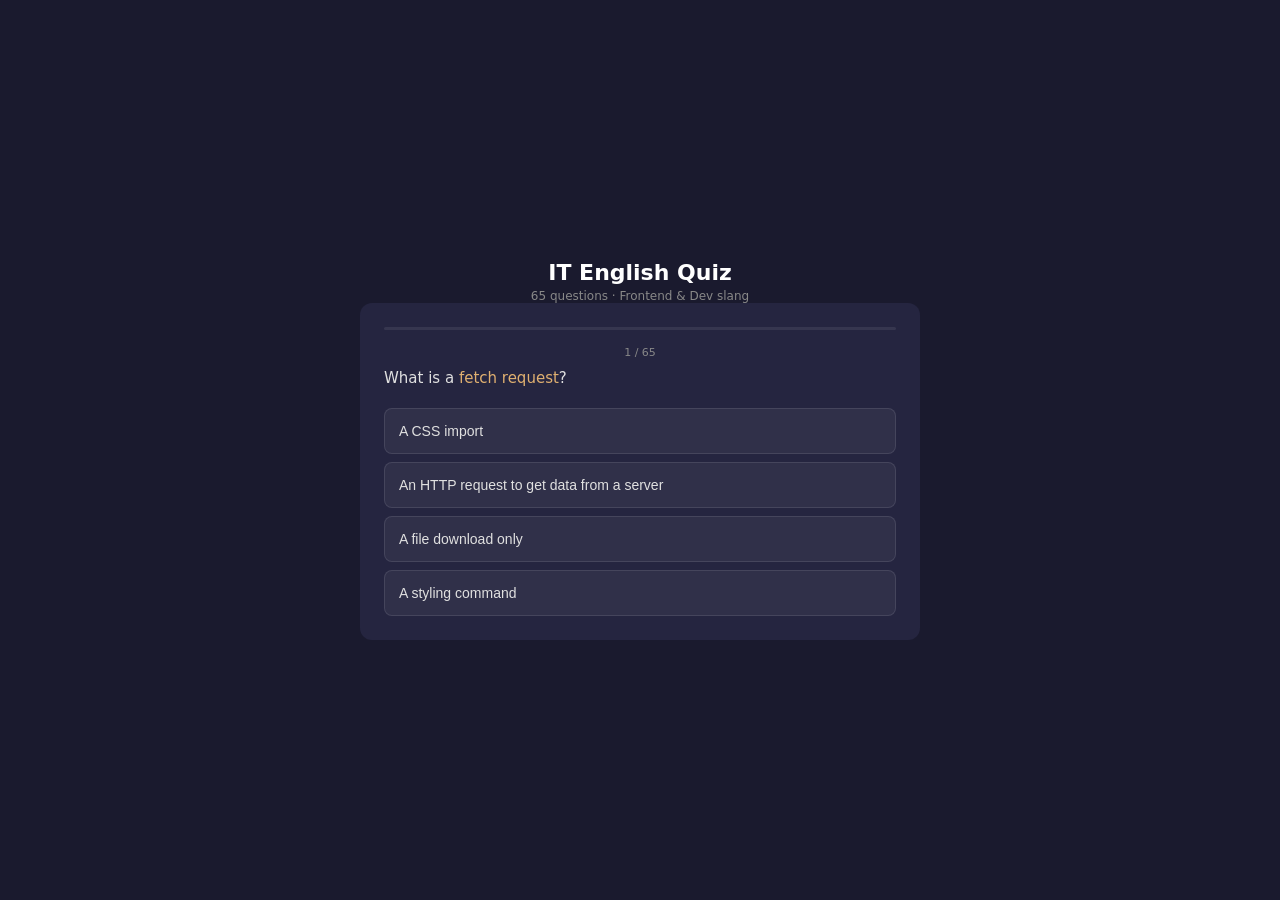
==== it-quiz.html @ 39df4f2b "sync: IT quiz" ====
<!DOCTYPE html>
<html lang="ru">
<head>
<meta charset="UTF-8">
<meta name="viewport" content="width=device-width,initial-scale=1.0">
<title>IT English Quiz — TradeRate</title>
<style>
:root{--a:#C2703D;--ok:#2e7d32;--err:#c62828;--bg:#1a1a2e;--card:#252540;--ink:#e0e0e0;--muted:#888}
*{box-sizing:border-box;margin:0;padding:0}
body{font-family:'Inter',system-ui,sans-serif;background:var(--bg);color:var(--ink);min-height:100vh;display:flex;align-items:center;justify-content:center;padding:16px}
.qz{max-width:560px;width:100%;display:flex;flex-direction:column;gap:16px}
.hd{text-align:center}
.hd h1{font-size:22px;font-weight:700;color:#fff}
.hd p{font-size:12px;color:var(--muted);margin-top:4px}
.card{background:var(--card);border-radius:12px;padding:24px}
.stats{display:flex;gap:12px;justify-content:center;margin-bottom:20px}
.stat{text-align:center}
.stat .n{font-size:28px;font-weight:700}
.stat .l{font-size:10px;color:var(--muted);margin-top:2px}
.stat.ok .n{color:var(--ok)}
.stat.err .n{color:var(--err)}
.q-text{font-size:15px;font-weight:500;margin-bottom:18px;line-height:1.5}
.q-text .en{color:#e0b070}
.opts{display:flex;flex-direction:column;gap:8px}
.opt{background:rgba(255,255,255,.05);border:1.5px solid rgba(255,255,255,.1);padding:14px;border-radius:8px;cursor:pointer;font-size:14px;transition:all .15s;text-align:left;color:var(--ink)}
.opt:hover{border-color:var(--a);background:rgba(194,112,61,.1)}
.opt.chosen{border-color:var(--a);background:rgba(194,112,61,.2)}
.opt.right{border-color:var(--ok);background:rgba(46,125,50,.15)}
.opt.wrong{border-color:var(--err);background:rgba(198,40,40,.1)}
.opt:disabled{cursor:not-allowed}
.exp{font-size:12px;color:var(--muted);margin-top:12px;padding:12px;background:rgba(255,255,255,.03);border-radius:8px;line-height:1.5}
.btn{display:block;width:100%;padding:14px;border:none;border-radius:8px;font-size:14px;font-weight:600;cursor:pointer;transition:all .15s;margin-top:16px}
.btn-next{background:var(--a);color:#fff}
.btn-next:hover{opacity:.9}
.end{text-align:center;padding:20px}
.end h2{font-size:20px;margin-bottom:8px}
.end h2.ok{color:var(--ok)}.end h2.ok2{color:var(--a)}.end h2.bad{color:var(--err)}
.end p{color:var(--muted);font-size:13px;margin-bottom:16px}
.progress{height:3px;background:rgba(255,255,255,.08);border-radius:2px;overflow:hidden;margin-bottom:16px}
.progress-bar{height:100%;background:var(--a);transition:width .3s}
.counter{font-size:11px;color:var(--muted);text-align:center;margin-bottom:8px}
</style>
</head>
<body>

<div class="qz" id="app"></div>

<script>
// ─── Question Bank ───
var Q = [
  // HTML / Layout
  {q:"What does <span class='en'>HTML</span> stand for?",o:["Hyper Text Markup Language","High Tech Modern Layout","Home Tool Markup Language","Hyper Transfer Markup Language"],a:0},
  {q:"What is a <span class='en'>div</span> in HTML?",o:["A JavaScript function","A container / block element","A styling rule","A server response"],a:1},
  {q:"What does <span class='en'>CSS</span> stand for?",o:["Computer Style System","Cascading Style Sheets","Creative Sheet Syntax","Client Side Styling"],a:1},
  {q:"What is <span class='en'>responsive design</span>?",o:["Fast loading design","Layout that adapts to screen size","Dark mode only","Static desktop layout"],a:1},
  {q:"What is a <span class='en'>media query</span> in CSS?",o:["A JavaScript event","A condition that applies styles based on screen width","A server request","An HTML attribute"],a:1},
  {q:"What is the <span class='en'>viewport</span> meta tag for?",o:["Server configuration","Controls layout on mobile browsers","Database queries","Image compression"],a:1},
  {q:"What is <span class='en'>Flexbox</span>?",o:["A JavaScript library","A CSS layout mode for distributing space","An HTML element","A backend framework"],a:1},
  {q:"What is <span class='en'>CSS Grid</span>?",o:["A table tag","A 2D layout system for rows and columns","A JavaScript grid","A server grid"],a:1},
  {q:"What is <span class='en'>padding</span> in CSS?",o:["Space between elements","Space inside an element, between content and border","Space outside an element","Font size"],a:1},
  {q:"What is <span class='en'>margin</span> in CSS?",o:["Space inside an element","Space outside an element's border","Text indentation","Line height"],a:1},

  // JavaScript
  {q:"What is <span class='en'>JavaScript</span> used for?",o:["Only styling","Adding interactivity to web pages","Only backend servers","Database management"],a:1},
  {q:"What is a <span class='en'>function</span> in JavaScript?",o:["A CSS rule","A reusable block of code","An HTML tag","A server request"],a:1},
  {q:"What is an <span class='en'>event listener</span>?",o:["A CSS selector","Code that waits for user action (click, scroll)","A server log","A database trigger"],a:1},
  {q:"What is <span class='en'>DOM</span>?",o:["Database Object Model","Document Object Model — tree of HTML elements","Domain Object Manager","Document Override Method"],a:1},
  {q:"What is <span class='en'>API</span>?",o:["Applied Programming Instruction","Application Programming Interface","Advanced Protocol Integration","Automatic Page Indexer"],a:1},
  {q:"What is a <span class='en'>fetch request</span>?",o:["A CSS import","An HTTP request to get data from a server","A file download only","A styling command"],a:1},
  {q:"What is <span class='en'>JSON</span>?",o:["Java Server Object Notation","JavaScript Object Notation — data format","Just Simple Object Name","Java System Online Network"],a:1},
  {q:"What is <span class='en'>callback</span> in JS?",o:["A CSS class","A function passed to another function to run later","An HTML attribute","A server response"],a:1},
  {q:"What is <span class='en'>async/await</span>?",o:["CSS animations","Syntax for handling asynchronous code","HTML semantics","Database queries"],a:1},
  {q:"What is <span class='en'>localStorage</span>?",o:["Server storage","Browser storage that persists after page close","Database storage","Cloud storage"],a:1},

  // Frontend / React
  {q:"What is a <span class='en'>component</span> in React?",o:["A CSS file","A reusable, self-contained piece of UI","An HTML tag only","A server module"],a:1},
  {q:"What are <span class='en'>props</span> in React?",o:["CSS properties","Data passed into a component","Server settings","HTML attributes"],a:1},
  {q:"What is <span class='en'>state</span> in React?",o:["A country","Data that changes over time within a component","A CSS rule","A fixed value"],a:1},
  {q:"What is <span class='en'>JSX</span>?",o:["JavaScript XML","JavaScript Extension — HTML-like syntax in JS","Java Syntax Extension","JSON XML"],a:1},
  {q:"What is <span class='en'>SPA</span>?",o:["Server Page Application","Single Page Application — all content on one page","Simple Protocol Access","Static Page Architecture"],a:1},
  {q:"What is <span class='en'>MPA</span>?",o:["Multi Page Application — each page loads separately","Modern Protocol Access","Mobile Page App","Multi Protocol Application"],a:0},
  {q:"What is <span class='en'>routing</span> in frontend?",o:["CSS path styling","Navigating between views/pages without full reload","Server configuration","Database routing"],a:1},
  {q:"What is a <span class='en'>framework</span>?",o:["A single CSS file","A structured platform for building apps (React, Vue)","An HTML template","A database"],a:1},
  {q:"What is <span class='en'>npm</span>?",o:["Network Protocol Manager","Node Package Manager — JavaScript package manager","New Project Maker","Native Page Module"],a:1},
  {q:"What is <span class='en'>bundler</span> (Webpack, Vite)?",o:["A server tool","Tool that combines JS/CSS files for production","A CSS framework","A database"],a:1},

  // Backend / Server
  {q:"What is a <span class='en'>server</span>?",o:["A browser","A machine/program that serves data to clients","A CSS file","A JavaScript function"],a:1},
  {q:"What is an <span class='en'>HTTP request</span>?",o:["A CSS rule","A message from client to server asking for data/action","An HTML element","A JavaScript loop"],a:1},
  {q:"What does <span class='en'>REST API</span> mean?",o:["Restricted Access Protocol","Representational State Transfer — API design style","Reset Application Interface","Remote Execution Standard"],a:1},
  {q:"What is a <span class='en'>database</span>?",o:["A CSS file","Organized collection of data","A JavaScript variable","An HTML table"],a:1},
  {q:"What is <span class='en'>SQL</span>?",o:["Simple Query Language","Structured Query Language — for databases","Server Quality Logic","Style Query Language"],a:1},
  {q:"What is <span class='en'>Node.js</span>?",o:["A frontend library","JavaScript runtime for backend/server-side","A CSS framework","An HTML preprocessor"],a:1},
  {q:"What is an <span class='en'>endpoint</span>?",o:["A CSS selector","A URL path where API responds (e.g. /api/users)","A JavaScript event","An HTML attribute"],a:1},
  {q:"What does <span class='en'>CRUD</span> stand for?",o:["Create, Read, Update, Delete","Compile, Run, Upload, Deploy","Code, Render, Update, Display","Cache, Read, Unlink, Drop"],a:0},
  {q:"What is <span class='en'>authentication</span>?",o:["CSS styling","Verifying user identity (login/password)","HTML layout","File uploading"],a:1},
  {q:"What is a <span class='en'>cookie</span> in web?",o:["An HTML tag","Small data stored by browser (sessions, preferences)","A JavaScript function","A CSS trick"],a:1},

  // Git / Deploy
  {q:"What is <span class='en'>Git</span>?",o:["A programming language","A version control system for tracking code changes","A CSS library","A server"],a:1},
  {q:"What is a <span class='en'>commit</span> in Git?",o:["A CSS rule","A saved snapshot of code changes","A server request","A JavaScript promise"],a:1},
  {q:"What is <span class='en'>push</span> in Git?",o:["A CSS animation","Uploading local commits to remote repository","A JavaScript method","Deleting files"],a:1},
  {q:"What is a <span class='en'>pull request (PR)</span>?",o:["A server log","A request to merge code changes into a branch","A CSS import","An HTML form"],a:1},
  {q:"What is <span class='en'>GitHub</span>?",o:["A CSS framework","A platform for hosting Git repositories","A JavaScript library","A backend language"],a:1},
  {q:"What does <span class='en'>deploy</span> mean?",o:["Writing CSS","Publishing code to a live server/environment","Creating HTML","Database backup"],a:1},
  {q:"What is <span class='en'>GitHub Pages</span>?",o:["A database service","Free static site hosting from GitHub repos","A JavaScript framework","A CSS library"],a:1},
  {q:"What is a <span class='en'>branch</span> in Git?",o:["A CSS class","A parallel version of the code","A server endpoint","An HTML section"],a:1},
  {q:"What is <span class='en'>merge conflict</span>?",o:["A CSS issue","When two branches have incompatible changes","A server error","A JavaScript bug"],a:1},
  {q:"What is <span class='en'>clone</span> in Git?",o:["A CSS trick","Copying a repository to your local machine","A JavaScript method","Database duplication"],a:1},

  // General dev terms
  {q:"What does <span class='en'>UI</span> stand for?",o:["Universal Interface","User Interface","Unified Integration","Underlying Index"],a:1},
  {q:"What does <span class='en'>UX</span> stand for?",o:["User Extension","User Experience","Universal XML","Unified Export"],a:1},
  {q:"What is a <span class='en'>wireframe</span>?",o:["A server diagram","A simple layout sketch of a page","A JavaScript wire","A CSS grid"],a:1},
  {q:"What is <span class='en'>mockup</span>?",o:["A code snippet","A static visual design of a page","A fake API","A test function"],a:1},
  {q:"What is <span class='en'>prototype</span>?",o:["A final product","An interactive early version for testing","A CSS file","A database schema"],a:1},
  {q:"What is a <span class='en'>bug</span>?",o:["A feature","An error or flaw in code","A CSS rule","A server request"],a:1},
  {q:"What is <span class='en'>debugging</span>?",o:["Writing CSS","Finding and fixing errors in code","Deploying to server","Creating HTML"],a:1},
  {q:"What is <span class='en'>refactoring</span>?",o:["Rewriting from scratch","Improving code structure without changing behavior","Adding features","Deleting files"],a:1},
  {q:"What is a <span class='en'>sprint</span> in Agile?",o:["A CSS animation","A short, time-boxed work period (1-2 weeks)","A JavaScript loop","A server restart"],a:1},
  {q:"What does <span class='en'>MVP</span> stand for (in product)?",o:["Most Valuable Player","Minimum Viable Product","Model View Presenter","Multi Version Protocol"],a:1},
  {q:"What is <span class='en'>AGILE</span>?",o:["A programming language","An iterative development methodology","A CSS framework","A database type"],a:1},
  {q:"What is a <span class='en'>standup</span>?",o:["A CSS property","A short daily team meeting (scrum)","A JavaScript event","A server command"],a:1},
  {q:"What is <span class='en'>scalability</span>?",o:["CSS scaling","System's ability to handle growth","Font sizing","Image resizing"],a:1},
  {q:"What is <span class='en'>DNS</span>?",o:["Domain Name System — translates names to IPs","Dynamic Node Server","Data Network Service","Digital Name Storage"],a:0},
  {q:"What is <span class='en'>SSL</span> / HTTPS?",o:["A CSS protocol","Secure encryption for web traffic","A JavaScript library","An HTML tag"],a:1},
];

// ─── App ───
var TOTAL=Q.length, correct=0, tried=0;
var pool=[];

function shuffle(a){for(var i=a.length-1;i>0;i--){var j=Math.floor(Math.random()*(i+1));var t=a[i];a[i]=a[j];a[j]=t;}return a;}

function start(){
  pool=shuffle(Q.slice());
  correct=0;tried=0;
  render();
}

function render(){
  if(tried>=pool.length){
    endScreen();return;
  }
  var q=pool[tried];
  var h='<div class="hz">';
  h+='<div class="hd"><h1>IT English Quiz</h1><p>'+TOTAL+' questions · Frontend & Dev slang</p></div>';
  h+='<div class="card">';
  h+='<div class="progress"><div class="progress-bar" style="width:'+(tried/TOTAL*100)+'%"></div></div>';
  h+='<div class="counter">'+(tried+1)+' / '+TOTAL+'</div>';
  h+='<div class="q-text">'+q.q+'</div>';
  h+='<div class="opts" id="opts">';
  for(var i=0;i<q.o.length;i++){
    h+='<button class="opt" onclick="answer('+i+',this)">'+q.o[i]+'</button>';
  }
  h+='</div>';
  h+='<div id="exp" class="exp" style="display:none"></div>';
  h+='<button class="btn btn-next" id="nextBtn" style="display:none" onclick="next()">Next →</button>';
  h+='</div>';
  h+='</div>';
  document.getElementById('app').innerHTML=h;
}

function answer(idx,btn){
  var q=pool[tried];
  var right=idx===q.a;
  if(right)correct++;
  // highlight
  var opts=document.getElementById('opts').children;
  for(var i=0;i<opts.length;i++){
    opts[i].disabled=true;
    if(i===q.a)opts[i].classList.add('right');
    else if(i===idx&&!right)opts[i].classList.add('wrong');
  }
  btn.classList.add('chosen');
  // explanation
  var exp=document.getElementById('exp');
  exp.style.display='block';
  exp.innerHTML=right
    ? '<span style="color:#4caf50">✓ Correct!</span> '+(q.exp||'')
    : '<span style="color:#ef5350">✗ Wrong.</span> Correct: <b>'+q.o[q.a]+'</b> '+(q.exp||'');
  document.getElementById('nextBtn').style.display='block';
}

function next(){
  tried++;
  render();
}

function endScreen(){
  var pct=Math.round(correct/TOTAL*100);
  var cls=pct>=80?'ok':(pct>=50?'ok2':'bad');
  var h='<div class="hz"><div class="hd"><h1>IT English Quiz</h1></div>';
  h+='<div class="card"><div class="end">';
  h+='<h2 class="'+cls+'">'+correct+' / '+TOTAL+' ('+pct+'%)</h2>';
  h+='<p>'+(pct>=80?'Excellent! You\'re ready for the interview!':(pct>=50?'Good! Keep practicing.':'More practice needed.'))+'</p>';
  h+='<button class="btn btn-next" onclick="start()">Retry All</button>';
  h+='</div></div></div>';
  document.getElementById('app').innerHTML=h;
}

start();
</script>
</body>
</html>
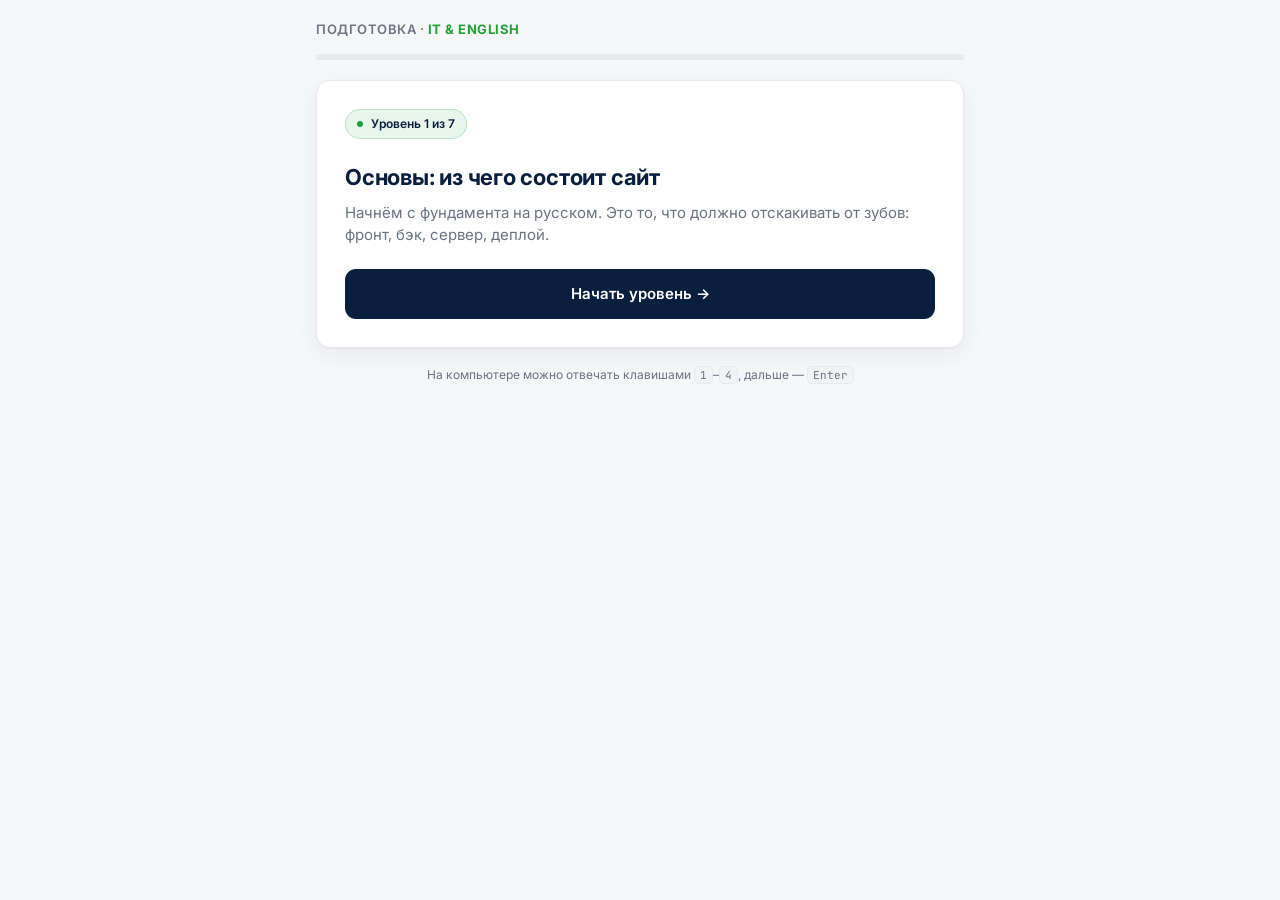
==== commit 8816b40b: "sync: Claude quiz" ====
--- a/it-quiz.html
+++ b/it-quiz.html
@@ -1,205 +1,499 @@
-<!DOCTYPE html>
+<!doctype html>
 <html lang="ru">
 <head>
-<meta charset="UTF-8">
-<meta name="viewport" content="width=device-width,initial-scale=1.0">
-<title>IT English Quiz — TradeRate</title>
+<meta charset="utf-8">
+<meta name="viewport" content="width=device-width, initial-scale=1, viewport-fit=cover">
+<title>IT & English — подготовка к собеседованию</title>
+<link rel="preconnect" href="https://fonts.googleapis.com">
+<link rel="preconnect" href="https://fonts.gstatic.com" crossorigin>
+<link href="https://fonts.googleapis.com/css2?family=Inter:wght@400;500;600;700&family=JetBrains+Mono:wght@500;600&display=swap" rel="stylesheet">
 <style>
-:root{--a:#C2703D;--ok:#2e7d32;--err:#c62828;--bg:#1a1a2e;--card:#252540;--ink:#e0e0e0;--muted:#888}
-*{box-sizing:border-box;margin:0;padding:0}
-body{font-family:'Inter',system-ui,sans-serif;background:var(--bg);color:var(--ink);min-height:100vh;display:flex;align-items:center;justify-content:center;padding:16px}
-.qz{max-width:560px;width:100%;display:flex;flex-direction:column;gap:16px}
-.hd{text-align:center}
-.hd h1{font-size:22px;font-weight:700;color:#fff}
-.hd p{font-size:12px;color:var(--muted);margin-top:4px}
-.card{background:var(--card);border-radius:12px;padding:24px}
-.stats{display:flex;gap:12px;justify-content:center;margin-bottom:20px}
-.stat{text-align:center}
-.stat .n{font-size:28px;font-weight:700}
-.stat .l{font-size:10px;color:var(--muted);margin-top:2px}
-.stat.ok .n{color:var(--ok)}
-.stat.err .n{color:var(--err)}
-.q-text{font-size:15px;font-weight:500;margin-bottom:18px;line-height:1.5}
-.q-text .en{color:#e0b070}
-.opts{display:flex;flex-direction:column;gap:8px}
-.opt{background:rgba(255,255,255,.05);border:1.5px solid rgba(255,255,255,.1);padding:14px;border-radius:8px;cursor:pointer;font-size:14px;transition:all .15s;text-align:left;color:var(--ink)}
-.opt:hover{border-color:var(--a);background:rgba(194,112,61,.1)}
-.opt.chosen{border-color:var(--a);background:rgba(194,112,61,.2)}
-.opt.right{border-color:var(--ok);background:rgba(46,125,50,.15)}
-.opt.wrong{border-color:var(--err);background:rgba(198,40,40,.1)}
-.opt:disabled{cursor:not-allowed}
-.exp{font-size:12px;color:var(--muted);margin-top:12px;padding:12px;background:rgba(255,255,255,.03);border-radius:8px;line-height:1.5}
-.btn{display:block;width:100%;padding:14px;border:none;border-radius:8px;font-size:14px;font-weight:600;cursor:pointer;transition:all .15s;margin-top:16px}
-.btn-next{background:var(--a);color:#fff}
-.btn-next:hover{opacity:.9}
-.end{text-align:center;padding:20px}
-.end h2{font-size:20px;margin-bottom:8px}
-.end h2.ok{color:var(--ok)}.end h2.ok2{color:var(--a)}.end h2.bad{color:var(--err)}
-.end p{color:var(--muted);font-size:13px;margin-bottom:16px}
-.progress{height:3px;background:rgba(255,255,255,.08);border-radius:2px;overflow:hidden;margin-bottom:16px}
-.progress-bar{height:100%;background:var(--a);transition:width .3s}
-.counter{font-size:11px;color:var(--muted);text-align:center;margin-bottom:8px}
+  :root{
+    --bg:#F6F7F9;
+    --card:#FFFFFF;
+    --navy:#0A1E3D;
+    --ink:#1F2937;
+    --muted:#6B7280;
+    --line:#E7E9ED;
+    --green:#21A038;
+    --green-soft:rgba(33,160,56,.10);
+    --red:#DC2626;
+    --red-soft:rgba(220,38,38,.08);
+    --shadow:0 1px 2px rgba(10,30,61,.04),0 8px 24px rgba(10,30,61,.06);
+    --radius:14px;
+  }
+  *{box-sizing:border-box}
+  html,body{margin:0}
+  body{
+    background:var(--bg);
+    color:var(--ink);
+    font-family:Inter,system-ui,-apple-system,Segoe UI,Roboto,sans-serif;
+    line-height:1.5;
+    -webkit-font-smoothing:antialiased;
+    padding:env(safe-area-inset-top) 0 env(safe-area-inset-bottom);
+  }
+  .wrap{max-width:680px;margin:0 auto;padding:20px 16px 64px}
+  .top{display:flex;align-items:baseline;justify-content:space-between;gap:12px;margin-bottom:14px}
+  .brand{font-size:13px;font-weight:600;letter-spacing:.04em;color:var(--muted);text-transform:uppercase}
+  .brand b{color:var(--green)}
+  .count{font-family:"JetBrains Mono",monospace;font-size:12px;color:var(--muted);white-space:nowrap}
+
+  .bar{height:6px;background:var(--line);border-radius:999px;overflow:hidden;margin-bottom:20px}
+  .bar span{display:block;height:100%;width:0;background:var(--green);border-radius:999px;transition:width .35s ease}
+
+  .card{background:var(--card);border:1px solid var(--line);border-radius:var(--radius);box-shadow:var(--shadow);padding:22px}
+  @media(min-width:520px){.card{padding:28px}}
+
+  .lvl{display:inline-flex;align-items:center;gap:8px;font-size:12px;font-weight:600;color:var(--navy);background:var(--green-soft);border:1px solid rgba(33,160,56,.22);padding:5px 11px;border-radius:999px;margin-bottom:16px}
+  .lvl .dot{width:6px;height:6px;border-radius:999px;background:var(--green)}
+
+  .q{font-size:19px;font-weight:600;color:var(--navy);margin:0 0 6px;letter-spacing:-.01em}
+  @media(min-width:520px){.q{font-size:21px}}
+
+  /* выделенный термин + перевод */
+  .term{font-family:"JetBrains Mono",monospace;font-weight:600;color:var(--green);background:var(--green-soft);padding:1px 6px;border-radius:6px;white-space:nowrap}
+  .tr{display:inline-block;font-size:12px;font-weight:500;color:var(--muted);background:#F1F3F5;border:1px solid var(--line);padding:1px 8px;border-radius:999px;margin-left:6px;vertical-align:middle;white-space:nowrap}
+
+  .opts{display:flex;flex-direction:column;gap:10px;margin-top:18px}
+  .opt{display:flex;align-items:flex-start;gap:12px;width:100%;text-align:left;background:var(--card);border:1px solid var(--line);border-radius:11px;padding:14px 15px;font:inherit;font-size:15.5px;color:var(--ink);cursor:pointer;transition:border-color .15s,background .15s,transform .05s}
+  .opt:hover:not(:disabled){border-color:#C9CDD4}
+  .opt:active:not(:disabled){transform:scale(.995)}
+  .opt:disabled{cursor:default}
+  .opt .key{flex:0 0 auto;width:22px;height:22px;border-radius:6px;border:1px solid var(--line);display:grid;place-items:center;font-size:12px;font-weight:600;color:var(--muted);font-family:"JetBrains Mono",monospace;margin-top:1px}
+  .opt.correct{border-color:var(--green);background:var(--green-soft)}
+  .opt.correct .key{background:var(--green);border-color:var(--green);color:#fff}
+  .opt.wrong{border-color:var(--red);background:var(--red-soft)}
+  .opt.wrong .key{background:var(--red);border-color:var(--red);color:#fff}
+
+  .exp{margin-top:16px;border-left:3px solid var(--green);background:#FAFBFC;border-radius:0 10px 10px 0;padding:13px 15px;font-size:14.5px;color:var(--ink);display:none}
+  .exp.show{display:block;animation:fade .25s ease}
+  .exp .lbl{font-size:11px;font-weight:700;letter-spacing:.06em;text-transform:uppercase;color:var(--green);display:block;margin-bottom:4px}
+  @keyframes fade{from{opacity:0;transform:translateY(4px)}to{opacity:1;transform:none}}
+
+  .next{margin-top:18px;display:none;width:100%;justify-content:center;align-items:center;gap:8px;background:var(--navy);color:#fff;border:none;border-radius:11px;padding:14px;font:inherit;font-size:15px;font-weight:600;cursor:pointer;transition:opacity .15s}
+  .next.show{display:flex}
+  .next:hover{opacity:.92}
+
+  /* интро уровня */
+  .intro h2{font-size:22px;color:var(--navy);margin:6px 0 8px;letter-spacing:-.01em}
+  .intro p{color:var(--muted);margin:0 0 4px;font-size:15px}
+  .intro .start{margin-top:22px}
+
+  /* результат */
+  .res{text-align:center}
+  .res .score{font-family:"JetBrains Mono",monospace;font-size:54px;font-weight:600;color:var(--green);line-height:1;margin:6px 0 4px}
+  .res .frac{color:var(--muted);font-size:14px;font-family:"JetBrains Mono",monospace}
+  .res .verdict{font-size:17px;font-weight:600;color:var(--navy);margin:18px 0 6px}
+  .res .sub{color:var(--muted);font-size:14.5px;margin:0 auto;max-width:440px}
+  .breakdown{margin:22px 0 4px;text-align:left;display:flex;flex-direction:column;gap:8px}
+  .br-row{display:flex;align-items:center;gap:10px;font-size:13.5px}
+  .br-row .name{flex:1;color:var(--ink)}
+  .br-row .mini{flex:0 0 110px;height:6px;background:var(--line);border-radius:999px;overflow:hidden}
+  .br-row .mini span{display:block;height:100%;background:var(--green);border-radius:999px}
+  .br-row .pct{flex:0 0 44px;text-align:right;font-family:"JetBrains Mono",monospace;color:var(--muted);font-size:12px}
+  .again{margin-top:24px}
+
+  .foot{text-align:center;color:var(--muted);font-size:12px;margin-top:18px}
+  .kbd{font-family:"JetBrains Mono",monospace;background:#F1F3F5;border:1px solid var(--line);border-radius:5px;padding:1px 5px;font-size:11px}
 </style>
 </head>
 <body>
-
-<div class="qz" id="app"></div>
+<div class="wrap">
+  <div class="top">
+    <div class="brand">подготовка · <b>IT &amp; English</b></div>
+    <div class="count" id="count"></div>
+  </div>
+  <div class="bar"><span id="prog"></span></div>
+  <div id="app"></div>
+  <div class="foot">На компьютере можно отвечать клавишами <span class="kbd">1</span>–<span class="kbd">4</span>, дальше — <span class="kbd">Enter</span></div>
+</div>
 
 <script>
-// ─── Question Bank ───
-var Q = [
-  // HTML / Layout
-  {q:"What does <span class='en'>HTML</span> stand for?",o:["Hyper Text Markup Language","High Tech Modern Layout","Home Tool Markup Language","Hyper Transfer Markup Language"],a:0},
-  {q:"What is a <span class='en'>div</span> in HTML?",o:["A JavaScript function","A container / block element","A styling rule","A server response"],a:1},
-  {q:"What does <span class='en'>CSS</span> stand for?",o:["Computer Style System","Cascading Style Sheets","Creative Sheet Syntax","Client Side Styling"],a:1},
-  {q:"What is <span class='en'>responsive design</span>?",o:["Fast loading design","Layout that adapts to screen size","Dark mode only","Static desktop layout"],a:1},
-  {q:"What is a <span class='en'>media query</span> in CSS?",o:["A JavaScript event","A condition that applies styles based on screen width","A server request","An HTML attribute"],a:1},
-  {q:"What is the <span class='en'>viewport</span> meta tag for?",o:["Server configuration","Controls layout on mobile browsers","Database queries","Image compression"],a:1},
-  {q:"What is <span class='en'>Flexbox</span>?",o:["A JavaScript library","A CSS layout mode for distributing space","An HTML element","A backend framework"],a:1},
-  {q:"What is <span class='en'>CSS Grid</span>?",o:["A table tag","A 2D layout system for rows and columns","A JavaScript grid","A server grid"],a:1},
-  {q:"What is <span class='en'>padding</span> in CSS?",o:["Space between elements","Space inside an element, between content and border","Space outside an element","Font size"],a:1},
-  {q:"What is <span class='en'>margin</span> in CSS?",o:["Space inside an element","Space outside an element's border","Text indentation","Line height"],a:1},
-
-  // JavaScript
-  {q:"What is <span class='en'>JavaScript</span> used for?",o:["Only styling","Adding interactivity to web pages","Only backend servers","Database management"],a:1},
-  {q:"What is a <span class='en'>function</span> in JavaScript?",o:["A CSS rule","A reusable block of code","An HTML tag","A server request"],a:1},
-  {q:"What is an <span class='en'>event listener</span>?",o:["A CSS selector","Code that waits for user action (click, scroll)","A server log","A database trigger"],a:1},
-  {q:"What is <span class='en'>DOM</span>?",o:["Database Object Model","Document Object Model — tree of HTML elements","Domain Object Manager","Document Override Method"],a:1},
-  {q:"What is <span class='en'>API</span>?",o:["Applied Programming Instruction","Application Programming Interface","Advanced Protocol Integration","Automatic Page Indexer"],a:1},
-  {q:"What is a <span class='en'>fetch request</span>?",o:["A CSS import","An HTTP request to get data from a server","A file download only","A styling command"],a:1},
-  {q:"What is <span class='en'>JSON</span>?",o:["Java Server Object Notation","JavaScript Object Notation — data format","Just Simple Object Name","Java System Online Network"],a:1},
-  {q:"What is <span class='en'>callback</span> in JS?",o:["A CSS class","A function passed to another function to run later","An HTML attribute","A server response"],a:1},
-  {q:"What is <span class='en'>async/await</span>?",o:["CSS animations","Syntax for handling asynchronous code","HTML semantics","Database queries"],a:1},
-  {q:"What is <span class='en'>localStorage</span>?",o:["Server storage","Browser storage that persists after page close","Database storage","Cloud storage"],a:1},
-
-  // Frontend / React
-  {q:"What is a <span class='en'>component</span> in React?",o:["A CSS file","A reusable, self-contained piece of UI","An HTML tag only","A server module"],a:1},
-  {q:"What are <span class='en'>props</span> in React?",o:["CSS properties","Data passed into a component","Server settings","HTML attributes"],a:1},
-  {q:"What is <span class='en'>state</span> in React?",o:["A country","Data that changes over time within a component","A CSS rule","A fixed value"],a:1},
-  {q:"What is <span class='en'>JSX</span>?",o:["JavaScript XML","JavaScript Extension — HTML-like syntax in JS","Java Syntax Extension","JSON XML"],a:1},
-  {q:"What is <span class='en'>SPA</span>?",o:["Server Page Application","Single Page Application — all content on one page","Simple Protocol Access","Static Page Architecture"],a:1},
-  {q:"What is <span class='en'>MPA</span>?",o:["Multi Page Application — each page loads separately","Modern Protocol Access","Mobile Page App","Multi Protocol Application"],a:0},
-  {q:"What is <span class='en'>routing</span> in frontend?",o:["CSS path styling","Navigating between views/pages without full reload","Server configuration","Database routing"],a:1},
-  {q:"What is a <span class='en'>framework</span>?",o:["A single CSS file","A structured platform for building apps (React, Vue)","An HTML template","A database"],a:1},
-  {q:"What is <span class='en'>npm</span>?",o:["Network Protocol Manager","Node Package Manager — JavaScript package manager","New Project Maker","Native Page Module"],a:1},
-  {q:"What is <span class='en'>bundler</span> (Webpack, Vite)?",o:["A server tool","Tool that combines JS/CSS files for production","A CSS framework","A database"],a:1},
-
-  // Backend / Server
-  {q:"What is a <span class='en'>server</span>?",o:["A browser","A machine/program that serves data to clients","A CSS file","A JavaScript function"],a:1},
-  {q:"What is an <span class='en'>HTTP request</span>?",o:["A CSS rule","A message from client to server asking for data/action","An HTML element","A JavaScript loop"],a:1},
-  {q:"What does <span class='en'>REST API</span> mean?",o:["Restricted Access Protocol","Representational State Transfer — API design style","Reset Application Interface","Remote Execution Standard"],a:1},
-  {q:"What is a <span class='en'>database</span>?",o:["A CSS file","Organized collection of data","A JavaScript variable","An HTML table"],a:1},
-  {q:"What is <span class='en'>SQL</span>?",o:["Simple Query Language","Structured Query Language — for databases","Server Quality Logic","Style Query Language"],a:1},
-  {q:"What is <span class='en'>Node.js</span>?",o:["A frontend library","JavaScript runtime for backend/server-side","A CSS framework","An HTML preprocessor"],a:1},
-  {q:"What is an <span class='en'>endpoint</span>?",o:["A CSS selector","A URL path where API responds (e.g. /api/users)","A JavaScript event","An HTML attribute"],a:1},
-  {q:"What does <span class='en'>CRUD</span> stand for?",o:["Create, Read, Update, Delete","Compile, Run, Upload, Deploy","Code, Render, Update, Display","Cache, Read, Unlink, Drop"],a:0},
-  {q:"What is <span class='en'>authentication</span>?",o:["CSS styling","Verifying user identity (login/password)","HTML layout","File uploading"],a:1},
-  {q:"What is a <span class='en'>cookie</span> in web?",o:["An HTML tag","Small data stored by browser (sessions, preferences)","A JavaScript function","A CSS trick"],a:1},
-
-  // Git / Deploy
-  {q:"What is <span class='en'>Git</span>?",o:["A programming language","A version control system for tracking code changes","A CSS library","A server"],a:1},
-  {q:"What is a <span class='en'>commit</span> in Git?",o:["A CSS rule","A saved snapshot of code changes","A server request","A JavaScript promise"],a:1},
-  {q:"What is <span class='en'>push</span> in Git?",o:["A CSS animation","Uploading local commits to remote repository","A JavaScript method","Deleting files"],a:1},
-  {q:"What is a <span class='en'>pull request (PR)</span>?",o:["A server log","A request to merge code changes into a branch","A CSS import","An HTML form"],a:1},
-  {q:"What is <span class='en'>GitHub</span>?",o:["A CSS framework","A platform for hosting Git repositories","A JavaScript library","A backend language"],a:1},
-  {q:"What does <span class='en'>deploy</span> mean?",o:["Writing CSS","Publishing code to a live server/environment","Creating HTML","Database backup"],a:1},
-  {q:"What is <span class='en'>GitHub Pages</span>?",o:["A database service","Free static site hosting from GitHub repos","A JavaScript framework","A CSS library"],a:1},
-  {q:"What is a <span class='en'>branch</span> in Git?",o:["A CSS class","A parallel version of the code","A server endpoint","An HTML section"],a:1},
-  {q:"What is <span class='en'>merge conflict</span>?",o:["A CSS issue","When two branches have incompatible changes","A server error","A JavaScript bug"],a:1},
-  {q:"What is <span class='en'>clone</span> in Git?",o:["A CSS trick","Copying a repository to your local machine","A JavaScript method","Database duplication"],a:1},
-
-  // General dev terms
-  {q:"What does <span class='en'>UI</span> stand for?",o:["Universal Interface","User Interface","Unified Integration","Underlying Index"],a:1},
-  {q:"What does <span class='en'>UX</span> stand for?",o:["User Extension","User Experience","Universal XML","Unified Export"],a:1},
-  {q:"What is a <span class='en'>wireframe</span>?",o:["A server diagram","A simple layout sketch of a page","A JavaScript wire","A CSS grid"],a:1},
-  {q:"What is <span class='en'>mockup</span>?",o:["A code snippet","A static visual design of a page","A fake API","A test function"],a:1},
-  {q:"What is <span class='en'>prototype</span>?",o:["A final product","An interactive early version for testing","A CSS file","A database schema"],a:1},
-  {q:"What is a <span class='en'>bug</span>?",o:["A feature","An error or flaw in code","A CSS rule","A server request"],a:1},
-  {q:"What is <span class='en'>debugging</span>?",o:["Writing CSS","Finding and fixing errors in code","Deploying to server","Creating HTML"],a:1},
-  {q:"What is <span class='en'>refactoring</span>?",o:["Rewriting from scratch","Improving code structure without changing behavior","Adding features","Deleting files"],a:1},
-  {q:"What is a <span class='en'>sprint</span> in Agile?",o:["A CSS animation","A short, time-boxed work period (1-2 weeks)","A JavaScript loop","A server restart"],a:1},
-  {q:"What does <span class='en'>MVP</span> stand for (in product)?",o:["Most Valuable Player","Minimum Viable Product","Model View Presenter","Multi Version Protocol"],a:1},
-  {q:"What is <span class='en'>AGILE</span>?",o:["A programming language","An iterative development methodology","A CSS framework","A database type"],a:1},
-  {q:"What is a <span class='en'>standup</span>?",o:["A CSS property","A short daily team meeting (scrum)","A JavaScript event","A server command"],a:1},
-  {q:"What is <span class='en'>scalability</span>?",o:["CSS scaling","System's ability to handle growth","Font sizing","Image resizing"],a:1},
-  {q:"What is <span class='en'>DNS</span>?",o:["Domain Name System — translates names to IPs","Dynamic Node Server","Data Network Service","Digital Name Storage"],a:0},
-  {q:"What is <span class='en'>SSL</span> / HTTPS?",o:["A CSS protocol","Secure encryption for web traffic","A JavaScript library","An HTML tag"],a:1},
+/* ===== Уровни ===== */
+const LEVELS = {
+  1:{name:"Основы: из чего состоит сайт",   intro:"Начнём с фундамента на русском. Это то, что должно отскакивать от зубов: фронт, бэк, сервер, деплой."},
+  2:{name:"Вёрстка и веб",                  intro:"Из чего собирается страница: HTML, CSS, JS и базовые блоки интерфейса."},
+  3:{name:"Git и процесс разработки",       intro:"Как команда пишет код и выкатывает его. Эти слова ты будешь слышать на каждом созвоне."},
+  4:{name:"API, данные и интеграция в ЛК",  intro:"Сердце твоей будущей задачи. Личный кабинет = данные + API. Здесь — внимательнее всего."},
+  5:{name:"Управление проектом",            intro:"Твоя зона. Термины, на которых ты ставишь задачи и держишь сроки."},
+  6:{name:"English · понимание терминов",   intro:"База закрыта — переключаемся на английский. Читаешь определение на английском, выбираешь верное. Перевод термина подсвечен."},
+  7:{name:"English · фразы для команды",     intro:"Финал. Готовые фразы, которыми ты ставишь задачи команде в Бангалоре и отвечаешь на собеседовании. Выучи их — и созвон пройдёшь."}
+};
+
+/* ===== Вопросы ===== */
+/* term() — англ. термин с подсвеченным переводом */
+function term(en, ru){ return `<span class="term">${en}</span><span class="tr">${ru}</span>`; }
+
+const Q = [
+/* ---------- Уровень 1: основы ---------- */
+{lvl:1, q:`Что такое ${term("frontend","фронтенд")}?`,
+ opts:["Всё, что пользователь видит и трогает в браузере: кнопки, формы, дизайн","Сервер, где лежат данные","Программа для бухгалтерии","Язык переговоров с поставщиками"],
+ correct:0, exp:"Это то, что видишь на экране: кнопки, текст, картинки."},
+{lvl:1, q:`Что такое ${term("backend","бэкенд")}?`,
+ opts:["Серверная часть: логика, база данных, обработка запросов","Цвет кнопок на сайте","Папка с фотографиями","Договор с подрядчиком"],
+ correct:0, exp:"То, что спрятано на сервере: данные и логика. Глазами не видно."},
+{lvl:1, q:`Кто такой ${term("client","клиент")} в вебе?`,
+ opts:["Устройство/браузер пользователя, который шлёт запросы","Заказчик, который платит","Менеджер по продажам","Таможенный брокер"],
+ correct:0, exp:"Это твой браузер или телефон — он шлёт запросы. Не путать с заказчиком."},
+{lvl:1, q:`Что делает ${term("server","сервер")}?`,
+ opts:["Принимает запросы и отдаёт данные/страницы","Рисует логотип","Подписывает контракты","Считает зарплату"],
+ correct:0, exp:"Компьютер, который отвечает на запросы и отдаёт страницы."},
+{lvl:1, q:`Что такое ${term("browser","браузер")}?`,
+ opts:["Программа для открытия сайтов: Chrome, Safari","База данных","Язык программирования","Тип сервера"],
+ correct:0, exp:"Программа, где открываешь сайты. Chrome, Safari."},
+{lvl:1, q:`Что такое ${term("domain","домен")}?`,
+ opts:["Адрес сайта, например traderate.ru","Папка на компьютере","Имя разработчика","Тип базы данных"],
+ correct:0, exp:"Адрес сайта. У тебя — traderate.ru."},
+{lvl:1, q:`Что такое ${term("hosting","хостинг")}?`,
+ opts:["Место, где лежат файлы сайта и откуда он доступен в интернете","Дизайн главной страницы","Список задач","Команда разработки"],
+ correct:0, exp:"Место, где лежит сайт. GitHub Pages — это хостинг."},
+{lvl:1, q:`Что значит ${term("deploy","деплой")}?`,
+ opts:["Выложить готовый код на сервер, чтобы он стал доступен людям","Удалить проект","Нарисовать макет","Провести собеседование"],
+ correct:0, exp:"Выложить сайт в интернет. Ты это делал через GitHub Pages."},
+{lvl:1, q:`Что такое ${term("database","база данных")}?`,
+ opts:["Хранилище структурированной информации: пользователи, заказы, ставки","Папка со скриншотами","Чат с командой","Файл Excel на рабочем столе"],
+ correct:0, exp:"Где хранятся данные: пользователи, заказы, ставки."},
+{lvl:1, q:`Что означает ${term("production","прод")} (часто «прод»)?`,
+ opts:["Рабочая, «боевая» версия продукта, которой пользуются реальные люди","Черновик дизайна","Тестовый компьютер разработчика","Совещание по проекту"],
+ correct:0, exp:"«Боевая» версия, которой пользуются живые люди."},
+
+/* ---------- Уровень 2: вёрстка ---------- */
+{lvl:2, q:`Что такое ${term("HTML","разметка")}?`,
+ opts:["Язык разметки: задаёт структуру страницы — заголовки, блоки, текст","Язык для цвета и шрифтов","База данных","Система контроля версий"],
+ correct:0, exp:"Скелет страницы: где заголовок, где текст, где блок."},
+{lvl:2, q:`За что отвечает ${term("CSS","стили")}?`,
+ opts:["Внешний вид: цвета, шрифты, отступы, расположение элементов","Логику расчётов","Хранение данных","Отправку писем"],
+ correct:0, exp:"Красота: цвета, шрифты, отступы."},
+{lvl:2, q:`Что добавляет ${term("JavaScript","скрипты")}?`,
+ opts:["Интерактивность: реакции на клики, расчёты, динамику","Цвет фона","Адрес сайта","Серверное железо"],
+ correct:0, exp:"Оживляет страницу. Твой калькулятор считает на нём."},
+{lvl:2, q:`Что такое ${term("layout","вёрстка")}?`,
+ opts:["Превращение макета дизайнера в работающую веб-страницу","Список задач","Переговоры с клиентом","Резервная копия"],
+ correct:0, exp:"Собрать страницу из макета. Это и есть вёрстка."},
+{lvl:2, q:`Что такое ${term("header","шапка")}?`,
+ opts:["Верхняя часть страницы: логотип, меню навигации","Подвал с контактами","Кнопка отправки","Всплывающее окно"],
+ correct:0, exp:"Шапка сверху: логотип и меню."},
+{lvl:2, q:`Что такое ${term("footer","подвал")}?`,
+ opts:["Нижняя часть страницы: контакты, ссылки, копирайт","Меню сверху","Поле поиска","Картинка на фоне"],
+ correct:0, exp:"Подвал внизу: контакты и ссылки."},
+{lvl:2, q:`Для чего нужен ${term("grid","сетка")}?`,
+ opts:["Раскладывать элементы по сетке — строки и колонки","Хранить пароли","Отправлять запросы на сервер","Рисовать иконки"],
+ correct:0, exp:"Раскладка по сетке: строки и колонки."},
+{lvl:2, q:`Что делает ${term("flexbox","флексы")}?`,
+ opts:["Гибко выравнивает элементы в ряд или столбец","Шифрует данные","Создаёт базу данных","Проверяет английский"],
+ correct:0, exp:"Выстраивает элементы в ряд и ровняет их."},
+{lvl:2, q:`Что значит ${term("responsive","адаптивный")}?`,
+ opts:["Сайт подстраивается под экран телефона и компьютера","Сайт быстро грузится","У сайта красивый логотип","Сайт переведён на английский"],
+ correct:0, exp:"Сайт удобен и на телефоне, и на компьютере."},
+{lvl:2, q:`Что такое ${term("form","форма")} на сайте?`,
+ opts:["Блок с полями ввода для отправки данных: логин, заявка","Анимация загрузки","Цветовая палитра","Тип сервера"],
+ correct:0, exp:"Поля для ввода. Через неё логинятся и шлют заявки."},
+
+/* ---------- Уровень 3: Git ---------- */
+{lvl:3, q:`Что такое ${term("Git","контроль версий")}?`,
+ opts:["Система контроля версий: хранит всю историю изменений кода","Язык программирования","Облачное хранилище фото","Программа для звонков"],
+ correct:0, exp:"Хранит историю кода. Можно откатиться назад."},
+{lvl:3, q:`Что такое ${term("repository","репозиторий")}?`,
+ opts:["Хранилище проекта со всей историей кода","Один файл с паролями","Папка с фотографиями","Список сотрудников"],
+ correct:0, exp:"Проект целиком на GitHub. Коротко — «репо»."},
+{lvl:3, q:`Что такое ${term("commit","коммит")}?`,
+ opts:["Сохранённая точка изменений с описанием, что поменяли","Удаление проекта","Запуск сервера","Звонок с командой"],
+ correct:0, exp:"Сохранёнка с подписью, что поменял."},
+{lvl:3, q:`Что значит ${term("push","запушить")}?`,
+ opts:["Отправить свои коммиты в общий репозиторий","Удалить ветку","Перезагрузить компьютер","Закрыть задачу"],
+ correct:0, exp:"Отправить свои правки на GitHub, чтобы видели другие."},
+{lvl:3, q:`Что такое ${term("branch","ветка")}?`,
+ opts:["Отдельная линия разработки, чтобы не ломать основную версию","Резервная копия базы","Имя сервера","Тип ошибки"],
+ correct:0, exp:"Своя ветка, чтобы не сломать рабочую версию."},
+{lvl:3, q:`Что такое ${term("merge","слияние")}?`,
+ opts:["Объединение веток — например, готовой фичи с основной","Удаление кода","Запуск тестов","Отправка письма"],
+ correct:0, exp:"Слить готовую ветку с основной."},
+{lvl:3, q:`Что такое ${term("pull request","запрос на слияние")} (PR)?`,
+ opts:["Запрос на проверку и принятие изменений перед слиянием","Просьба поднять зарплату","Запрос данных у клиента","Откат к старой версии"],
+ correct:0, exp:"«Вот мои правки, гляньте и примите»."},
+{lvl:3, q:`Что такое ${term("code review","ревью кода")}?`,
+ opts:["Проверка кода другим разработчиком перед добавлением","Тест английского","Расчёт стоимости проекта","Встреча с заказчиком"],
+ correct:0, exp:"Коллега смотрит твой код перед добавлением."},
+{lvl:3, q:`Что такое ${term("bug","баг")} и ${term("fix","фикс")}?`,
+ opts:["Ошибка в работе программы и её исправление","Новая фича и её дизайн","Сервер и база данных","Логин и пароль"],
+ correct:0, exp:"Bug — поломка, fix — починка."},
+{lvl:3, q:`Что такое ${term("CI/CD","автосборка и выкатка")}?`,
+ opts:["Автоматическая сборка и выкладка кода при изменениях","Тип базы данных","Язык разметки","Метод оплаты"],
+ correct:0, exp:"Код сам собирается и выкатывается, без ручной работы."},
+
+/* ---------- Уровень 4: API / данные / ЛК ---------- */
+{lvl:4, q:`Что такое ${term("API","интерфейс")}?`,
+ opts:["Способ, которым две программы обмениваются данными","Дизайн кнопки","Имя сервера","Язык программирования"],
+ correct:0, exp:"Через него программы обмениваются данными. Главное слово твоей роли."},
+{lvl:4, q:`Что такое ${term("endpoint","эндпоинт")}?`,
+ opts:["Конкретный адрес API, куда отправляется запрос","Кнопка выхода","Последняя страница сайта","Конец рабочего дня"],
+ correct:0, exp:"Конкретный адрес внутри API, куда шлёшь запрос."},
+{lvl:4, q:`Что такое ${term("request","запрос")} и ${term("response","ответ")}?`,
+ opts:["Запрос от клиента и ответ от сервера","Логин и пароль","Ветка и коммит","Дизайн и вёрстка"],
+ correct:0, exp:"Спросил сервер (request) — получил ответ (response)."},
+{lvl:4, q:`Что такое ${term("JSON","формат данных")}?`,
+ opts:["Текстовый формат для обмена данными между системами","Язык для дизайна","Тип сервера","Программа для звонков"],
+ correct:0, exp:"Формат, в котором передают данные: ключ — значение."},
+{lvl:4, q:`Что такое ${term("REST API","стиль API")}?`,
+ opts:["Распространённый стиль API на основе обычных HTTP-запросов","Язык вёрстки","Резервная копия","Метод тестирования"],
+ correct:0, exp:"Самый ходовой тип API. Услышал «REST» — это про обмен данными."},
+{lvl:4, q:`Что означает ${term("CRUD","4 операции с данными")}?`,
+ opts:["Create, Read, Update, Delete — создать, прочитать, обновить, удалить","Тип сервера","Имя фреймворка","Способ оплаты"],
+ correct:0, exp:"Создать, прочитать, обновить, удалить. Весь ЛК — это CRUD."},
+{lvl:4, q:`Что такое ${term("dashboard","личный кабинет")} / ЛК?`,
+ opts:["Раздел, где пользователь видит свои данные и операции","Главная рекламная страница","Список багов","Папка с кодом"],
+ correct:0, exp:"Личный кабинет: где юзер видит свои данные. Твоя задача."},
+{lvl:4, q:`Что такое ${term("authentication","аутентификация")}?`,
+ opts:["Проверка, КТО ты: логин и пароль","Проверка скорости сайта","Резервное копирование","Расчёт стоимости"],
+ correct:0, exp:"«Кто ты». Логин и пароль."},
+{lvl:4, q:`Чем отличается ${term("authorization","авторизация")}?`,
+ opts:["Проверкой, ЧТО тебе разрешено делать","Это то же самое, что аутентификация","Это про дизайн","Это про скорость"],
+ correct:0, exp:"«Что тебе можно». Не путай с предыдущим — этим и выделишься."},
+{lvl:4, q:`Что такое ${term("token","токен")}?`,
+ opts:["«Пропуск», подтверждающий, что пользователь вошёл в систему","Денежная единица","Имя сервера","Тип ошибки"],
+ correct:0, exp:"Пропуск после входа. С ним сервер тебя узнаёт."},
+{lvl:4, q:`Что такое ${term("integration","интеграция")}?`,
+ opts:["Соединение двух систем, чтобы они обменивались данными","Удаление старого кода","Дизайн логотипа","Перевод сайта"],
+ correct:0, exp:"Связать две системы. Это суть твоей задачи."},
+{lvl:4, q:`Что показывает HTTP-код ${term("404","не найдено")}?`,
+ opts:["Страница или ресурс не найдены","Всё прошло успешно","Нет доступа","Сервер упал"],
+ correct:0, exp:"404 — не найдено. 200 — ок, 500 — сервер упал."},
+{lvl:4, q:`В чём разница ${term("GET","получить")} и ${term("POST","отправить")}?`,
+ opts:["GET запрашивает данные, POST отправляет данные на сервер","GET удаляет, POST создаёт базу","Это языки программирования","Это типы дизайна"],
+ correct:0, exp:"GET — забрать данные, POST — отправить."},
+
+/* ---------- Уровень 5: управление проектом ---------- */
+{lvl:5, q:`Что такое ${term("requirements","требования")} / ТЗ?`,
+ opts:["Описание того, что должен делать продукт","Список разработчиков","Цвет интерфейса","Дата релиза"],
+ correct:0, exp:"Что должен уметь продукт. Твоё ТЗ."},
+{lvl:5, q:`Что такое ${term("scope","объём работ")}?`,
+ opts:["Объём работ: что входит в задачу, а что НЕ входит","Бюджет проекта","Имя заказчика","Скорость сайта"],
+ correct:0, exp:"Что входит в задачу, а что нет."},
+{lvl:5, q:`Что такое ${term("mockup","макет")}?`,
+ opts:["Визуальный прототип будущего интерфейса","Рабочая версия сайта","Отчёт о багах","База данных"],
+ correct:0, exp:"Картинка будущего экрана. Согласуют до работы."},
+{lvl:5, q:`Что такое ${term("MVP","минимальная версия")}?`,
+ opts:["Минимальная рабочая версия продукта для проверки идеи","Самый дорогой тариф","Главный разработчик","Тип сервера"],
+ correct:0, exp:"Простая первая версия для проверки идеи. Ты так делал traderate."},
+{lvl:5, q:`Что такое ${term("sprint","спринт")}?`,
+ opts:["Короткий период (1–2 недели), за который делают часть задач","Срочное совещание","Финальный релиз","Ошибка в коде"],
+ correct:0, exp:"Рабочий отрезок в 1–2 недели."},
+{lvl:5, q:`Что такое ${term("backlog","бэклог")}?`,
+ opts:["Список всех задач, которые предстоит сделать","Архив старых писем","Команда тестировщиков","Сумма затрат"],
+ correct:0, exp:"Очередь задач на потом."},
+{lvl:5, q:`Что такое ${term("deadline","дедлайн")} и ${term("milestone","веха")}?`,
+ opts:["Срок сдачи и ключевая контрольная точка проекта","Имя клиента и сервер","Баг и его фикс","Логин и пароль"],
+ correct:0, exp:"Срок сдачи и важная контрольная точка."},
+{lvl:5, q:`Кто такой ${term("stakeholder","заинтересованная сторона")}?`,
+ opts:["Заинтересованная сторона: заказчик, руководитель, клиент","Разработчик-стажёр","Поставщик из Индии","Тип базы данных"],
+ correct:0, exp:"Все, кому важен результат: заказчик, начальник, клиент."},
+
+/* ---------- Уровень 6: English — понимание ---------- */
+{lvl:6, q:`The ${term("frontend","фронтенд")} is the part of an app that…`,
+ opts:["users see and interact with in the browser","stores all the data on the server","manages company payroll","translates supplier contracts"],
+ correct:0, exp:"Фронт — что видит юзер. Бэк — сервер."},
+{lvl:6, q:`The ${term("backend","бэкенд")} is responsible for…`,
+ opts:["server logic, databases and processing requests","the colours and fonts of the page","negotiating with suppliers","drawing the logo"],
+ correct:0, exp:"Бэк — логика, база и обработка на сервере."},
+{lvl:6, q:`To ${term("deploy","задеплоить")} the app means to…`,
+ opts:["publish the code so users can access it","delete the whole project","draw a new mockup","hold a team meeting"],
+ correct:0, exp:"Выложить код, чтобы им пользовались."},
+{lvl:6, q:`An ${term("API","API")} lets two systems…`,
+ opts:["exchange data with each other","share the same office","use one password","speak the same language"],
+ correct:0, exp:"Две системы обмениваются данными."},
+{lvl:6, q:`A ${term("bug","баг")} is…`,
+ opts:["an error in how the software works","a new feature request","a type of server","a project deadline"],
+ correct:0, exp:"Ошибка в работе. Fix — починить."},
+{lvl:6, q:`A ${term("pull request","пул-реквест")} is used to…`,
+ opts:["propose changes for review before merging","pay the development team","request data from a client","restart the server"],
+ correct:0, exp:"Предложить правки на проверку."},
+{lvl:6, q:`${term("CRUD","CRUD")} stands for…`,
+ opts:["Create, Read, Update, Delete","Copy, Run, Upload, Deploy","Click, React, Use, Done","Code, Review, Update, Deliver"],
+ correct:0, exp:"Create, Read, Update, Delete."},
+{lvl:6, q:`The ${term("scope","скоуп")} of a project defines…`,
+ opts:["what is included and what is not","who pays for it","the colour palette","the server location"],
+ correct:0, exp:"Что входит в проект, а что нет."},
+{lvl:6, q:`A ${term("deadline","дедлайн")} is…`,
+ opts:["the date by which the work must be finished","the start of a project","a type of meeting","an error report"],
+ correct:0, exp:"Дата, к которой надо сдать."},
+{lvl:6, q:`A ${term("mockup","макет")} is…`,
+ opts:["a visual prototype of the future interface","the final working website","a list of bugs","a database backup"],
+ correct:0, exp:"Прототип экрана до разработки."},
+
+/* ---------- Уровень 7: English — фразы ---------- */
+{lvl:7, q:`«Покажите макет до начала разработки» — как лучше сказать? ${term("mockup","макет")}`,
+ opts:["Could you show me the mockup before development starts?","You show picture before make?","Show design now fast please","Where is the design money?"],
+ correct:0, exp:"«Could you…?» — мягкая вежливая просьба."},
+{lvl:7, q:`«Какой срок по этой задаче?» ${term("deadline","срок")}`,
+ opts:["What's the deadline for this task?","When task finish you?","How many day this work?","Task time when is?"],
+ correct:0, exp:"Простой вопрос про срок."},
+{lvl:7, q:`«Давайте созвонимся, чтобы обсудить требования» ${term("requirements","требования")}`,
+ opts:["Let's have a call to discuss the requirements.","We call talking about what to do.","Call me and we talk job thing.","Meeting now about the work yes?"],
+ correct:0, exp:"Стандартная фраза: созвон по требованиям."},
+{lvl:7, q:`«Эта функция в приоритете» ${term("priority","приоритет")}`,
+ opts:["This feature is a priority.","This button very important much.","Make this first one okay?","The function is number one job."],
+ correct:0, exp:"feature — функция, фича."},
+{lvl:7, q:`«Выложите изменения на тестовый сервер» ${term("deploy","выкатить")}`,
+ opts:["Please deploy the changes to the test server.","Put the new thing on test computer.","Send code to testing place now.","Make changes go to server test."],
+ correct:0, exp:"Точная просьба: выкатить на тест."},
+{lvl:7, q:`«Я проверю и дам обратную связь» ${term("feedback","обратная связь")}`,
+ opts:["I'll review it and give you feedback.","I look and tell you opinion later.","I check and say good or bad.","I will see and answer to you."],
+ correct:0, exp:"review — проверить, feedback — отзыв."},
+{lvl:7, q:`«Есть ли что-то, что мешает двигаться по задаче?» ${term("blocker","блокер")}`,
+ opts:["Are there any blockers on this task?","Something stops you to work?","Is problem for doing this?","What makes you cannot do?"],
+ correct:0, exp:"blocker — что мешает. Частый вопрос на летучке."},
+{lvl:7, q:`«Можем перенести дедлайн на пятницу?» ${term("move the deadline","перенести срок")}`,
+ opts:["Can we move the deadline to Friday?","Friday is okay for finish?","We do more time until Friday?","Deadline change Friday possible?"],
+ correct:0, exp:"Просьба сдвинуть срок."},
+{lvl:7, q:`«Давайте уточним объём работ» ${term("scope","объём")}`,
+ opts:["Let's clarify the scope.","We talk how much work yes.","Make clear what to do please.","Explain the job size to me."],
+ correct:0, exp:"clarify — уточнить."},
+{lvl:7, q:`На стендапе спросили «What did you work on yesterday?». Начинаешь ответ с: ${term("standup","летучка")}`,
+ opts:["Yesterday I worked on the login page.","Tomorrow I am working yesterday.","I am work on the yesterday page.","Working yesterday tomorrow login."],
+ correct:0, exp:"worked — прошедшее время. Standup — летучка: что вчера, сегодня, что мешает."},
+{lvl:7, q:`«Проведи меня по логике процесса» — что значит «walk me through»? ${term("walk me through","проведи по шагам")}`,
+ opts:["Объясни мне шаг за шагом, как это работает","Пройдись со мной пешком","Покажи дорогу до офиса","Перешли мне файл"],
+ correct:0, exp:"«Объясни по шагам». Частая фраза на созвонах."}
 ];
 
-// ─── App ───
-var TOTAL=Q.length, correct=0, tried=0;
-var pool=[];
-
-function shuffle(a){for(var i=a.length-1;i>0;i--){var j=Math.floor(Math.random()*(i+1));var t=a[i];a[i]=a[j];a[j]=t;}return a;}
-
-function start(){
-  pool=shuffle(Q.slice());
-  correct=0;tried=0;
-  render();
+/* ===== Состояние ===== */
+let i = 0;            // индекс вопроса
+let correctCount = 0;
+let answered = false;
+let lastWasCorrect = false;
+const perLevel = {};  // {lvl:{ok,total}}
+const shownIntros = {};
+const app = document.getElementById("app");
+const prog = document.getElementById("prog");
+const count = document.getElementById("count");
+
+function setProgress(){
+  prog.style.width = (i/Q.length*100) + "%";
+  count.textContent = `${Math.min(i+1,Q.length)} / ${Q.length}`;
 }
 
+function renderIntro(lvl){
+  count.textContent = "";
+  prog.style.width = (i/Q.length*100) + "%";
+  const L = LEVELS[lvl];
+  const nums = Object.keys(LEVELS).map(Number);
+  app.innerHTML = `
+    <div class="card intro">
+      <div class="lvl"><span class="dot"></span>Уровень ${lvl} из ${nums.length}</div>
+      <h2>${L.name}</h2>
+      <p>${L.intro}</p>
+      <button class="next show start" id="go">Начать уровень →</button>
+    </div>`;
+  document.getElementById("go").onclick = ()=>{ shownIntros[lvl]=true; render(); };
+}
+
 function render(){
-  if(tried>=pool.length){
-    endScreen();return;
+  if(i >= Q.length){ return renderResult(); }
+  const item = Q[i];
+  if(!shownIntros[item.lvl]){ return renderIntro(item.lvl); }
+
+  answered = false;
+  setProgress();
+  const nums = Object.keys(LEVELS).length;
+  const letters = ["1","2","3","4"];
+  app.innerHTML = `
+    <div class="card">
+      <div class="lvl"><span class="dot"></span>${LEVELS[item.lvl].name}</div>
+      <p class="q">${item.q}</p>
+      <div class="opts">
+        ${item.opts.map((o,idx)=>`
+          <button class="opt" data-idx="${idx}">
+            <span class="key">${letters[idx]}</span>
+            <span>${o}</span>
+          </button>`).join("")}
+      </div>
+      <div class="exp" id="exp"><span class="lbl">Пояснение</span>${item.exp}</div>
+      <button class="next" id="next">Дальше →</button>
+    </div>`;
+
+  app.querySelectorAll(".opt").forEach(btn=>{
+    btn.onclick = ()=> choose(parseInt(btn.dataset.idx));
+  });
+}
+
+function choose(idx){
+  if(answered) return;
+  answered = true;
+  const item = Q[i];
+  const btns = app.querySelectorAll(".opt");
+  perLevel[item.lvl] = perLevel[item.lvl] || {ok:0,total:0};
+  perLevel[item.lvl].total++;
+
+  btns.forEach((b,bi)=>{
+    b.disabled = true;
+    if(bi === item.correct) b.classList.add("correct");
+    if(bi === idx && idx !== item.correct) b.classList.add("wrong");
+  });
+
+  lastWasCorrect = (idx === item.correct);
+  if(lastWasCorrect){ correctCount++; perLevel[item.lvl].ok++; }
+
+  document.getElementById("exp").classList.add("show");
+  const next = document.getElementById("next");
+  next.classList.add("show");
+  next.textContent = (i+1 >= Q.length) ? "Показать результат →" : "Дальше →";
+  next.onclick = ()=>{ i++; render(); };
+}
+
+function renderResult(){
+  prog.style.width = "100%";
+  count.textContent = "Готово";
+  const pct = Math.round(correctCount/Q.length*100);
+  let verdict, sub;
+  if(pct>=90){ verdict="Готов к созвону."; sub="Ты уверенно владеешь базой и фразами. На Zoom держись спокойно: понимаешь термины — значит, понимаешь задачу. Не бойся переспросить «Could you clarify that?» — это нормально и звучит профессионально."; }
+  else if(pct>=75){ verdict="Сильная база."; sub="Костяк есть. Пройди ещё раз уровни, где ошибался, и подтяни английские фразы из уровня 7 — их стоит проговорить вслух."; }
+  else if(pct>=50){ verdict="Фундамент заложен."; sub="Понимание есть, но термины пока плавают. Прогони квиз ещё 1–2 раза, особенно уровень 4 (API/ЛК) — это сердце твоей роли."; }
+  else{ verdict="Нужен ещё проход."; sub="Это нормально для старта. Пройди заново, читай пояснения — со второго раза термины закрепятся. У тебя есть время до вторника."; }
+
+  const rows = Object.keys(LEVELS).map(l=>{
+    const d = perLevel[l];
+    if(!d) return "";
+    const p = Math.round(d.ok/d.total*100);
+    return `<div class="br-row">
+      <span class="name">${LEVELS[l].name}</span>
+      <span class="mini"><span style="width:${p}%"></span></span>
+      <span class="pct">${p}%</span>
+    </div>`;
+  }).join("");
+
+  app.innerHTML = `
+    <div class="card res">
+      <div class="lvl" style="margin:0 auto 14px"><span class="dot"></span>Результат</div>
+      <div class="score">${pct}%</div>
+      <div class="frac">${correctCount} из ${Q.length} верно</div>
+      <div class="verdict">${verdict}</div>
+      <p class="sub">${sub}</p>
+      <div class="breakdown">${rows}</div>
+      <button class="next show again" id="restart">Пройти заново →</button>
+    </div>`;
+  document.getElementById("restart").onclick = ()=>{
+    i=0; correctCount=0;
+    for(const k in perLevel) delete perLevel[k];
+    for(const k in shownIntros) delete shownIntros[k];
+    render();
+  };
+}
+
+/* клавиатура: 1-4 ответ, Enter — дальше */
+document.addEventListener("keydown", e=>{
+  if(["1","2","3","4"].includes(e.key)){
+    const btn = app.querySelector(`.opt[data-idx="${+e.key-1}"]`);
+    if(btn && !answered) choose(+e.key-1);
   }
-  var q=pool[tried];
-  var h='<div class="hz">';
-  h+='<div class="hd"><h1>IT English Quiz</h1><p>'+TOTAL+' questions · Frontend & Dev slang</p></div>';
-  h+='<div class="card">';
-  h+='<div class="progress"><div class="progress-bar" style="width:'+(tried/TOTAL*100)+'%"></div></div>';
-  h+='<div class="counter">'+(tried+1)+' / '+TOTAL+'</div>';
-  h+='<div class="q-text">'+q.q+'</div>';
-  h+='<div class="opts" id="opts">';
-  for(var i=0;i<q.o.length;i++){
-    h+='<button class="opt" onclick="answer('+i+',this)">'+q.o[i]+'</button>';
+  if(e.key === "Enter"){
+    const n = document.getElementById("next");
+    const g = document.getElementById("go");
+    const r = document.getElementById("restart");
+    if(g) g.click(); else if(r) r.click(); else if(n && n.classList.contains("show")) n.click();
   }
-  h+='</div>';
-  h+='<div id="exp" class="exp" style="display:none"></div>';
-  h+='<button class="btn btn-next" id="nextBtn" style="display:none" onclick="next()">Next →</button>';
-  h+='</div>';
-  h+='</div>';
-  document.getElementById('app').innerHTML=h;
-}
-
-function answer(idx,btn){
-  var q=pool[tried];
-  var right=idx===q.a;
-  if(right)correct++;
-  // highlight
-  var opts=document.getElementById('opts').children;
-  for(var i=0;i<opts.length;i++){
-    opts[i].disabled=true;
-    if(i===q.a)opts[i].classList.add('right');
-    else if(i===idx&&!right)opts[i].classList.add('wrong');
-  }
-  btn.classList.add('chosen');
-  // explanation
-  var exp=document.getElementById('exp');
-  exp.style.display='block';
-  exp.innerHTML=right
-    ? '<span style="color:#4caf50">✓ Correct!</span> '+(q.exp||'')
-    : '<span style="color:#ef5350">✗ Wrong.</span> Correct: <b>'+q.o[q.a]+'</b> '+(q.exp||'');
-  document.getElementById('nextBtn').style.display='block';
-}
-
-function next(){
-  tried++;
-  render();
-}
-
-function endScreen(){
-  var pct=Math.round(correct/TOTAL*100);
-  var cls=pct>=80?'ok':(pct>=50?'ok2':'bad');
-  var h='<div class="hz"><div class="hd"><h1>IT English Quiz</h1></div>';
-  h+='<div class="card"><div class="end">';
-  h+='<h2 class="'+cls+'">'+correct+' / '+TOTAL+' ('+pct+'%)</h2>';
-  h+='<p>'+(pct>=80?'Excellent! You\'re ready for the interview!':(pct>=50?'Good! Keep practicing.':'More practice needed.'))+'</p>';
-  h+='<button class="btn btn-next" onclick="start()">Retry All</button>';
-  h+='</div></div></div>';
-  document.getElementById('app').innerHTML=h;
-}
-
-start();
+});
+
+render();
 </script>
 </body>
-</html>+</html>
